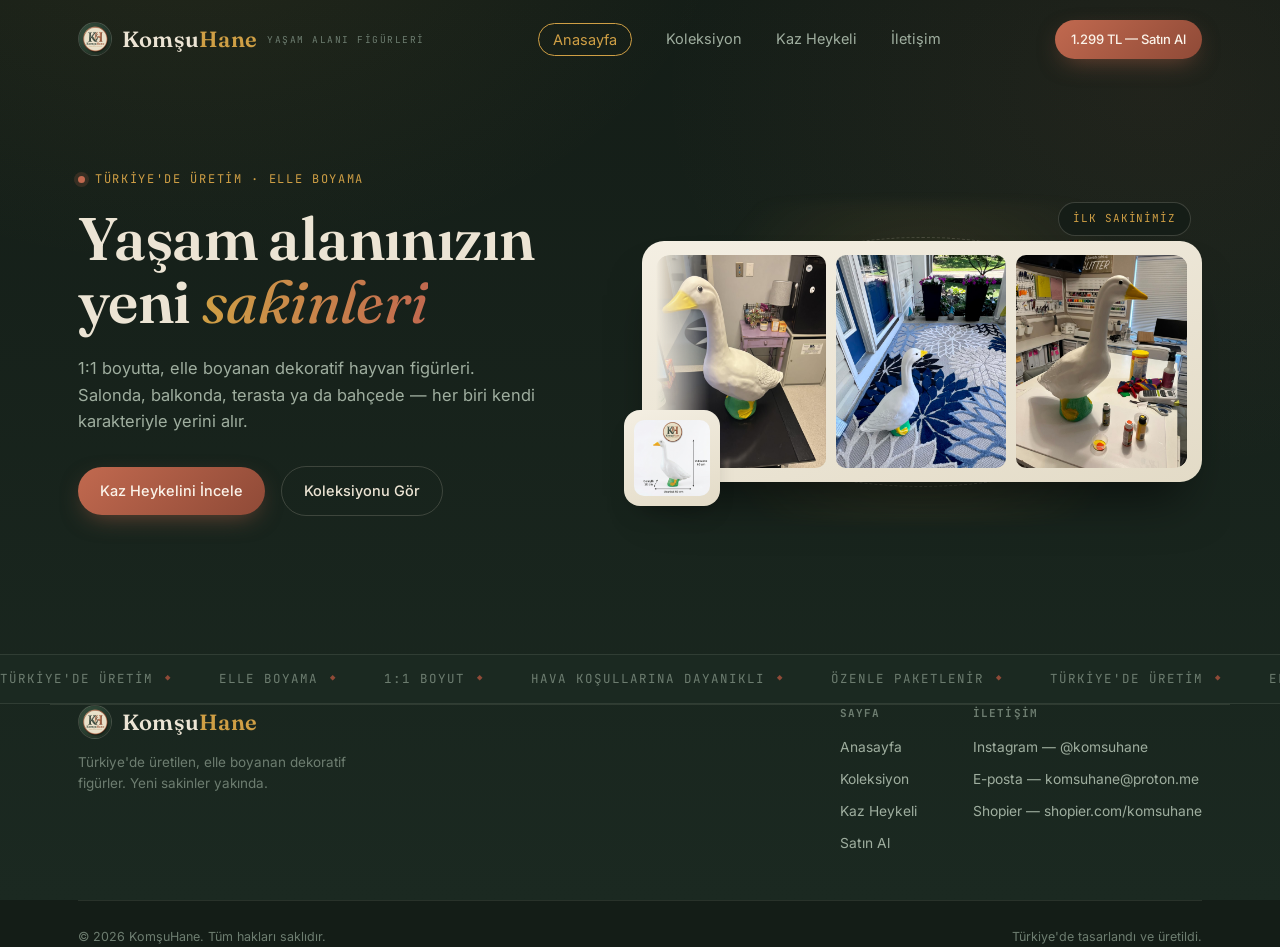
==== index.html @ 484ba787 "Sekme içeriğini kaydırma animasyonundan bağımsız hale getir, CDN cache-busting ekle Galeri ve Kıyafe" ====
<!DOCTYPE html>
<html lang="tr">
<head>
<meta charset="UTF-8">
<meta name="viewport" content="width=device-width, initial-scale=1.0">
<title>KomşuHane — Evinizin Yeni Sakini</title>
<meta name="description" content="El yapımı, Türkiye'de üretilen dekoratif kaz heykeli. Salon, balkon, teras ve bahçe için.">
<link rel="icon" type="image/png" href="[data-uri]">
<link rel="apple-touch-icon" href="[data-uri]">
<link rel="preconnect" href="https://fonts.googleapis.com">
<link rel="preconnect" href="https://fonts.gstatic.com" crossorigin>
<link href="https://fonts.googleapis.com/css2?family=Fraunces:opsz,wght@9..144,300;9..144,450;9..144,600;9..144,700&family=Inter:wght@400;500;600&family=JetBrains+Mono:wght@400;500&display=swap" rel="stylesheet">
<link rel="stylesheet" href="style.css?v=4">
</head>
<body>

<!-- ================= HEADER ================= -->
<header id="site-header">
  <div class="container nav-row">
    <a href="index.html" class="logo">
      <span class="logo-mark">
        <img src="[data-uri]" alt="KomşuHane logosu">
      </span>
      <span class="logo-text"><span class="logo-word logo-word--komsu">Komşu</span><span class="logo-word logo-word--hane">Hane</span></span>
      <small>yaşam alanı figürleri</small>
    </a>
    <nav class="nav-links">
      <a href="index.html" class="active">Anasayfa</a>
      <a href="koleksiyon.html">Koleksiyon</a>
      <a href="kaz-heykeli.html">Kaz Heykeli</a>
      <a href="iletisim.html">İletişim</a>
    </nav>
    <a href="kaz-heykeli.html#satin-al" class="btn btn-primary nav-cta btn-small">1.299 TL — Satın Al</a>
  </div>
</header>

<main id="top">
    <section class="home-hero container">
      <div class="home-hero-copy reveal is-visible">
        <div class="eyebrow">Türkiye'de Üretim · Elle Boyama</div>
        <h1>Yaşam alanınızın<br>yeni <em>sakinleri</em></h1>
        <p>1:1 boyutta, elle boyanan dekoratif hayvan figürleri. Salonda, balkonda, terasta ya da bahçede — her biri kendi karakteriyle yerini alır.</p>
        <div class="hero-actions">
          <a href="kaz-heykeli.html" class="btn btn-primary">Kaz Heykelini İncele</a>
          <a href="koleksiyon.html" class="btn btn-ghost">Koleksiyonu Gör</a>
        </div>
      </div>
      <div class="home-hero-visual reveal is-visible">
        <div class="stage-glow"></div>
        <div class="stage-ring"></div>
        <span class="first-tag first-tag--static">İlk Sakinimiz</span>
        <div class="carousel-wrap">
          <div class="photo-frame home-photo-frame carousel-frame">
            <div class="carousel-viewport">
              <div class="carousel-track">
                <img class="carousel-img" src="images/ev-17.jpg" alt="KomşuHane kaz heykeli - koleksiyoncu evinde" loading="lazy">
                <img class="carousel-img" src="images/ev-8.jpg" alt="KomşuHane kaz heykeli - koleksiyoncu evinde" loading="lazy">
                <img class="carousel-img" src="images/ev-13.jpg" alt="KomşuHane kaz heykeli - koleksiyoncu evinde" loading="lazy">
                <img class="carousel-img" src="images/ev-11.jpg" alt="KomşuHane kaz heykeli - koleksiyoncu evinde" loading="lazy">
                <img class="carousel-img" src="images/bahce-3.png" alt="KomşuHane kaz heykeli - koleksiyoncu evinde" loading="lazy">
                <img class="carousel-img" src="images/ev-16.jpg" alt="KomşuHane kaz heykeli - koleksiyoncu evinde" loading="lazy">
                <img class="carousel-img" src="images/bahce-4.jpg" alt="KomşuHane kaz heykeli - koleksiyoncu evinde" loading="lazy">
                <img class="carousel-img" src="images/ev-4.jpg" alt="KomşuHane kaz heykeli - koleksiyoncu evinde" loading="lazy">
                <img class="carousel-img" src="images/ev-3.jpg" alt="KomşuHane kaz heykeli - koleksiyoncu evinde" loading="lazy">
                <img class="carousel-img" src="images/ev-15.jpg" alt="KomşuHane kaz heykeli - koleksiyoncu evinde" loading="lazy">
                <img class="carousel-img" src="images/ev-9.jpg" alt="KomşuHane kaz heykeli - koleksiyoncu evinde" loading="lazy">
                <img class="carousel-img" src="images/ev-7.jpg" alt="KomşuHane kaz heykeli - koleksiyoncu evinde" loading="lazy">
                <img class="carousel-img" src="images/ev-5.jpg" alt="KomşuHane kaz heykeli - koleksiyoncu evinde" loading="lazy">
                <img class="carousel-img" src="images/ev-12.jpg" alt="KomşuHane kaz heykeli - koleksiyoncu evinde" loading="lazy">
                <img class="carousel-img" src="images/bahce-5.jpg" alt="KomşuHane kaz heykeli - koleksiyoncu evinde" loading="lazy">
                <img class="carousel-img" src="images/ev-10.jpg" alt="KomşuHane kaz heykeli - koleksiyoncu evinde" loading="lazy">
                <img class="carousel-img" src="images/bahce-2.png" alt="KomşuHane kaz heykeli - koleksiyoncu evinde" loading="lazy">
                <img class="carousel-img" src="images/ev-14.jpg" alt="KomşuHane kaz heykeli - koleksiyoncu evinde" loading="lazy">
                <img class="carousel-img" src="images/bahce-1.png" alt="KomşuHane kaz heykeli - koleksiyoncu evinde" loading="lazy">
                <img class="carousel-img" src="images/ev-6.jpg" alt="KomşuHane kaz heykeli - koleksiyoncu evinde" loading="lazy">
                <img class="carousel-img" src="images/ev-17.jpg" alt="KomşuHane kaz heykeli - koleksiyoncu evinde" loading="lazy">
                <img class="carousel-img" src="images/ev-8.jpg" alt="KomşuHane kaz heykeli - koleksiyoncu evinde" loading="lazy">
                <img class="carousel-img" src="images/ev-13.jpg" alt="KomşuHane kaz heykeli - koleksiyoncu evinde" loading="lazy">
                <img class="carousel-img" src="images/ev-11.jpg" alt="KomşuHane kaz heykeli - koleksiyoncu evinde" loading="lazy">
                <img class="carousel-img" src="images/bahce-3.png" alt="KomşuHane kaz heykeli - koleksiyoncu evinde" loading="lazy">
                <img class="carousel-img" src="images/ev-16.jpg" alt="KomşuHane kaz heykeli - koleksiyoncu evinde" loading="lazy">
                <img class="carousel-img" src="images/bahce-4.jpg" alt="KomşuHane kaz heykeli - koleksiyoncu evinde" loading="lazy">
                <img class="carousel-img" src="images/ev-4.jpg" alt="KomşuHane kaz heykeli - koleksiyoncu evinde" loading="lazy">
                <img class="carousel-img" src="images/ev-3.jpg" alt="KomşuHane kaz heykeli - koleksiyoncu evinde" loading="lazy">
                <img class="carousel-img" src="images/ev-15.jpg" alt="KomşuHane kaz heykeli - koleksiyoncu evinde" loading="lazy">
                <img class="carousel-img" src="images/ev-9.jpg" alt="KomşuHane kaz heykeli - koleksiyoncu evinde" loading="lazy">
                <img class="carousel-img" src="images/ev-7.jpg" alt="KomşuHane kaz heykeli - koleksiyoncu evinde" loading="lazy">
                <img class="carousel-img" src="images/ev-5.jpg" alt="KomşuHane kaz heykeli - koleksiyoncu evinde" loading="lazy">
                <img class="carousel-img" src="images/ev-12.jpg" alt="KomşuHane kaz heykeli - koleksiyoncu evinde" loading="lazy">
                <img class="carousel-img" src="images/bahce-5.jpg" alt="KomşuHane kaz heykeli - koleksiyoncu evinde" loading="lazy">
                <img class="carousel-img" src="images/ev-10.jpg" alt="KomşuHane kaz heykeli - koleksiyoncu evinde" loading="lazy">
                <img class="carousel-img" src="images/bahce-2.png" alt="KomşuHane kaz heykeli - koleksiyoncu evinde" loading="lazy">
                <img class="carousel-img" src="images/ev-14.jpg" alt="KomşuHane kaz heykeli - koleksiyoncu evinde" loading="lazy">
                <img class="carousel-img" src="images/bahce-1.png" alt="KomşuHane kaz heykeli - koleksiyoncu evinde" loading="lazy">
                <img class="carousel-img" src="images/ev-6.jpg" alt="KomşuHane kaz heykeli - koleksiyoncu evinde" loading="lazy">
              </div>
            </div>
          </div>
          <div class="thumb-card detail-inset">
            <img src="images/goosedetails.png" alt="Kaz heykeli detay çizimi" width="96" height="96" loading="lazy">
          </div>
        </div>
      </div>
    </section>

    <div class="marquee">
      <div class="marquee-track">
        <span>Türkiye'de Üretim</span><span>Elle Boyama</span><span>1:1 Boyut</span><span>Hava Koşullarına Dayanıklı</span><span>Özenle Paketlenir</span>
        <span>Türkiye'de Üretim</span><span>Elle Boyama</span><span>1:1 Boyut</span><span>Hava Koşullarına Dayanıklı</span><span>Özenle Paketlenir</span>
      </div>
    </div>

</main>

<!-- ================= FOOTER ================= -->
<footer class="container">
  <div class="footer-row">
    <div class="footer-brand">
      <a href="index.html" class="logo">
        <span class="logo-mark">
        <img src="[data-uri]" alt="KomşuHane logosu">
        </span>
        <span class="logo-text"><span class="logo-word logo-word--komsu">Komşu</span><span class="logo-word logo-word--hane">Hane</span></span>
      </a>
      <p>Türkiye'de üretilen, elle boyanan dekoratif figürler. Yeni sakinler yakında.</p>
    </div>
    <div class="footer-cols">
      <div class="footer-col">
        <h5>Sayfa</h5>
        <a href="index.html">Anasayfa</a>
        <a href="koleksiyon.html">Koleksiyon</a>
        <a href="kaz-heykeli.html">Kaz Heykeli</a>
        <a href="kaz-heykeli.html#satin-al">Satın Al</a>
      </div>
      <div class="footer-col">
        <h5>İletişim</h5>
        <a href="https://instagram.com/komsuhane" target="_blank" rel="noopener">Instagram — @komsuhane</a>
        <a href="mailto:komsuhane@proton.me">E-posta — komsuhane@proton.me</a>
        <a href="https://www.shopier.com/komsuhane" target="_blank" rel="noopener">Shopier — shopier.com/komsuhane</a>
      </div>
    </div>
  </div>
  <div class="footer-bottom">
    <span>© 2026 KomşuHane. Tüm hakları saklıdır.</span>
    <span>Türkiye'de tasarlandı ve üretildi.</span>
  </div>
</footer>

<div class="toast" id="toast">
  <svg viewBox="0 0 24 24" fill="none"><path d="M12 8v5M12 16h.01" stroke="currentColor" stroke-width="1.8" stroke-linecap="round"/><circle cx="12" cy="12" r="9" stroke="currentColor" stroke-width="1.4"/></svg>
  <span id="toast-text"></span>
</div>

<script src="script.js?v=4"></script>
</body>
</html>
---- style.css ----
:root{
    --bg:#141d17;
    --bg-alt:#1b2921;
    --surface:#22322a;
    --surface-soft:#2a3d32;
    --ink:#ece4d4;
    --ink-dim:#9fae9f;
    --ink-faint:#6d7d70;
    --accent-rust:#c1694f;
    --accent-rust-soft:#8f4a37;
    --accent-gold:#cf9f45;
    --line:rgba(236,228,212,0.10);
    --line-strong:rgba(236,228,212,0.18);
    --font-display:'Fraunces', serif;
    --font-body:'Inter', sans-serif;
    --font-mono:'JetBrains Mono', monospace;
    --ease:cubic-bezier(.22,1,.36,1);
  }

  *{margin:0;padding:0;box-sizing:border-box;}
  html{scroll-behavior:smooth;}
  body{
    background:var(--bg);
    color:var(--ink);
    font-family:var(--font-body);
    line-height:1.6;
    overflow-x:hidden;
    -webkit-font-smoothing:antialiased;
  }

  body::before{
    content:"";
    position:fixed; inset:0;
    background:
      radial-gradient(ellipse 900px 600px at 15% -10%, rgba(207,159,69,0.08), transparent 60%),
      radial-gradient(ellipse 900px 700px at 90% 10%, rgba(193,105,79,0.07), transparent 55%),
      linear-gradient(180deg, var(--bg) 0%, var(--bg-alt) 100%);
    z-index:-2;
    pointer-events:none;
  }

  a{color:inherit; text-decoration:none;}
  ul{list-style:none;}
  img,svg{display:block; max-width:100%;}
  button{font-family:inherit; cursor:pointer; border:none; background:none; color:inherit;}
  .container{width:100%; max-width:1180px; margin:0 auto; padding:0 28px;}
  .eyebrow{
    font-family:var(--font-mono);
    font-size:12px;
    letter-spacing:.14em;
    text-transform:uppercase;
    color:var(--accent-gold);
    display:flex; align-items:center; gap:10px;
  }
  .eyebrow::before{
    content:"";
    width:7px; height:7px;
    border-radius:50%;
    background:var(--accent-rust);
    box-shadow:0 0 0 4px rgba(193,105,79,0.18);
  }

  .reveal{
    opacity:0;
    transform:translateY(28px);
    transition:opacity .9s var(--ease), transform .9s var(--ease);
  }
  .reveal.is-visible{opacity:1; transform:translateY(0);}

  /* ================= HEADER ================= */
  header{
    position:fixed; top:0; left:0; right:0;
    z-index:100;
    padding:20px 0;
    transition:background .4s var(--ease), padding .4s var(--ease), border-color .4s var(--ease);
    border-bottom:1px solid transparent;
  }
  header.scrolled{
    background:rgba(20,29,23,0.82);
    backdrop-filter:blur(14px) saturate(120%);
    -webkit-backdrop-filter:blur(14px) saturate(120%);
    padding:14px 0;
    border-color:var(--line);
  }
  .nav-row{display:flex; align-items:center; justify-content:space-between; gap:24px;}
  .logo{display:flex; align-items:center; gap:10px; font-family:var(--font-display); font-size:22px; font-weight:600; letter-spacing:.01em;}
  .logo-mark{
    width:34px; height:34px;
    border-radius:50%;
    background:linear-gradient(155deg, var(--surface-soft), var(--bg));
    border:1px solid var(--line-strong);
    display:flex; align-items:center; justify-content:center;
    flex-shrink:0;
  }
  .logo-mark svg{width:19px; height:19px;}
  .logo-mark img{width:100%; height:100%; object-fit:cover; border-radius:50%; display:block;}
  .logo small{display:block; font-family:var(--font-mono); font-size:9.5px; letter-spacing:.16em; color:var(--ink-faint); font-weight:400; text-transform:uppercase; margin-top:1px;}
  .logo-word--komsu{color:var(--ink);}
  .logo-word--hane{color:var(--accent-gold);}

  .nav-links{display:flex; gap:34px; font-size:14.5px; color:var(--ink-dim);}
  .nav-links a{position:relative; padding:4px 0; transition:color .25s;}
  .nav-links a:hover{color:var(--ink);}
  .nav-links a::after{
    content:""; position:absolute; left:0; bottom:0; height:1px; width:0;
    background:var(--accent-gold); transition:width .3s var(--ease);
  }
  .nav-links a:hover::after{width:100%;}
  .nav-links a.active{color:var(--accent-gold); border:1px solid var(--accent-gold); border-radius:100px; padding:4px 14px;}
  .nav-links a.active::after{display:none;}

  .btn{
    display:inline-flex; align-items:center; justify-content:center; gap:8px;
    padding:12px 22px;
    border-radius:100px;
    font-size:14.5px; font-weight:500;
    transition:transform .35s var(--ease), box-shadow .35s var(--ease), background .35s var(--ease);
    white-space:nowrap;
  }
  .btn-primary{
    background:linear-gradient(135deg, var(--accent-rust), var(--accent-rust-soft));
    color:#fbf3e9;
    box-shadow:0 8px 24px -8px rgba(193,105,79,0.55);
  }
  .btn-primary:hover{transform:translateY(-2px); box-shadow:0 12px 30px -8px rgba(193,105,79,0.65);}
  .btn-primary:active{transform:translateY(0px) scale(.98);}
  .btn-ghost{
    border:1px solid var(--line-strong);
    color:var(--ink);
  }
  .btn-ghost:hover{background:rgba(236,228,212,0.05); border-color:rgba(236,228,212,0.3);}
  .btn-small{padding:9px 16px; font-size:13px;}

  .nav-cta{display:none;}
  @media (min-width:860px){ .nav-cta{display:inline-flex;} }

  /* ================= HERO ================= */
  .hero{
    position:relative;
    padding-top:150px; padding-bottom:90px;
    display:grid;
    grid-template-columns:1fr;
    gap:56px;
    align-items:center;
    overflow:hidden;
  }
  @media (min-width:920px){
    .hero{grid-template-columns:1.05fr .95fr; padding-top:170px; padding-bottom:110px;}
  }
  .hero-copy h1{
    font-family:var(--font-display);
    font-weight:600;
    font-size:clamp(38px, 6vw, 62px);
    line-height:1.05;
    margin:18px 0 22px;
    letter-spacing:-.01em;
  }
  .hero-copy h1 em{
    font-style:italic;
    font-weight:450;
    color:var(--accent-gold);
    background:linear-gradient(90deg, var(--accent-gold), var(--accent-rust));
    -webkit-background-clip:text;
    background-clip:text;
    -webkit-text-fill-color:transparent;
  }
  .hero-copy p{
    color:var(--ink-dim);
    font-size:16.5px;
    max-width:460px;
    margin-bottom:32px;
  }
  .hero-actions{display:flex; flex-wrap:wrap; align-items:center; gap:16px; margin-bottom:38px;}

  .trust-row{display:flex; flex-wrap:wrap; gap:22px;}
  .trust-item{display:flex; align-items:center; gap:9px; font-size:13px; color:var(--ink-dim);}
  .trust-item svg{width:16px; height:16px; color:var(--accent-gold); flex-shrink:0;}

  /* ---- hero visual stage ---- */
  .hero-visual{
    position:relative;
    display:flex; align-items:center; justify-content:center;
    min-height:420px;
  }
  .stage-glow{
    position:absolute; width:420px; height:420px;
    background:radial-gradient(circle, rgba(207,159,69,0.16), rgba(207,159,69,0) 68%);
    filter:blur(6px);
    animation:pulseGlow 7s ease-in-out infinite;
  }
  @keyframes pulseGlow{
    0%,100%{transform:scale(1); opacity:.85;}
    50%{transform:scale(1.08); opacity:1;}
  }
  .stage-ring{
    position:absolute; width:320px; height:320px; border-radius:50%;
    border:1px dashed var(--line-strong);
    animation:spinSlow 60s linear infinite;
  }
  @keyframes spinSlow{ to{ transform:rotate(360deg); } }

  .photo-frame{
    position:relative; z-index:2;
    background:linear-gradient(160deg,#f4efe3,#e3dbc7);
    border-radius:22px;
    padding:14px;
    box-shadow:0 34px 50px -20px rgba(0,0,0,0.55);
    animation:floaty 5.5s ease-in-out infinite;
    width:min(300px, 74vw);
  }
  .photo-frame img{
    display:block; width:100%; height:100%;
    aspect-ratio:4/5; object-fit:cover;
    border-radius:14px;
  }
  @keyframes floaty{
    0%,100%{transform:translateY(0px) rotate(-0.5deg);}
    50%{transform:translateY(-12px) rotate(0.5deg);}
  }

  .seal{
    position:absolute; z-index:3;
    top:0%; left:-4%;
    width:112px; height:112px;
    animation:sealIn 1s var(--ease) .4s backwards, sealSpin 22s linear infinite;
  }
  @keyframes sealIn{ from{opacity:0; transform:scale(.6) rotate(-25deg);} to{opacity:1; transform:scale(1) rotate(-12deg);} }
  @keyframes sealSpin{ from{ transform:rotate(-12deg);} to{ transform:rotate(348deg);} }

  /* ================= HOME PAGE ================= */
  .page{ }

  .home-hero{
    position:relative;
    padding-top:150px; padding-bottom:80px;
    display:grid;
    grid-template-columns:1fr;
    gap:56px;
    align-items:center;
    overflow:hidden;
  }
  @media (min-width:920px){
    .home-hero{grid-template-columns:1.05fr .95fr; padding-top:170px; padding-bottom:100px;}
  }
  .home-hero-copy h1{
    font-family:var(--font-display);
    font-weight:600;
    font-size:clamp(38px, 6vw, 60px);
    line-height:1.05;
    margin:18px 0 22px;
    letter-spacing:-.01em;
  }
  .home-hero-copy h1 em{
    font-style:italic;
    font-weight:450;
    background:linear-gradient(90deg, var(--accent-gold), var(--accent-rust));
    -webkit-background-clip:text;
    background-clip:text;
    -webkit-text-fill-color:transparent;
  }
  .home-hero-copy p{
    color:var(--ink-dim);
    font-size:16.5px;
    max-width:460px;
    margin-bottom:32px;
  }
  .home-hero-visual{
    position:relative;
    display:flex; flex-direction:column; align-items:center; justify-content:center;
    gap:14px;
    min-height:380px;
  }
  .home-photo-frame{ width:min(280px, 70vw); }

  /* ---- home hero carousel ---- */
  .carousel-wrap{ position:relative; }
  .home-photo-frame.carousel-frame{ width:min(560px, 92vw); }
  .home-hero-visual .stage-glow{ width:600px; height:320px; }
  .home-hero-visual .stage-ring{ width:500px; height:250px; }

  .carousel-viewport{
    position:relative;
    width:100%;
    aspect-ratio:5/2;
    overflow:hidden;
    border-radius:14px;
    -webkit-mask-image:linear-gradient(to right, transparent 0%, black 10%, black 100%);
    mask-image:linear-gradient(to right, transparent 0%, black 10%, black 100%);
  }
  .carousel-track{
    display:flex;
    gap:10px;
    height:100%;
    width:max-content;
    animation:carouselSlide 46s linear infinite;
  }
  .carousel-viewport:hover .carousel-track{ animation-play-state:paused; }
  .carousel-track .carousel-img{
    height:100%;
    width:auto;
    aspect-ratio:4/5;
    object-fit:cover;
    border-radius:10px;
    flex-shrink:0;
  }
  @keyframes carouselSlide{
    from{ transform:translateX(0); }
    to{ transform:translateX(-50%); }
  }

  .detail-inset{
    position:absolute;
    left:-18px; bottom:-24px;
    width:96px;
    height:96px;
    z-index:3;
  }
  .detail-inset img{ width:100%; height:100%; }
  @media (max-width:480px){
    .detail-inset{ width:72px; height:72px; left:-12px; bottom:-16px; }
  }
  .first-tag--static{ position:static; }
  .first-tag{
    position:absolute; z-index:3;
    top:8%; right:2%;
    font-family:var(--font-mono); font-size:11px; letter-spacing:.08em; text-transform:uppercase;
    background:rgba(20,29,23,0.85);
    color:var(--accent-gold);
    padding:7px 14px; border-radius:100px;
    border:1px solid var(--line-strong);
    animation:sealIn 1s var(--ease) .4s backwards;
  }

  .figure-grid{
    display:grid; grid-template-columns:repeat(auto-fit,minmax(200px,1fr));
    gap:22px; margin-bottom:24px;
  }
  .figure-card{
    background:var(--bg-alt);
    border:1px solid var(--line);
    border-radius:18px;
    overflow:hidden;
    cursor:pointer;
    transition:transform .4s var(--ease), border-color .4s;
  }
  .figure-card:hover{transform:translateY(-6px); border-color:var(--line-strong);}
  .figure-card--ready:hover{border-color:var(--accent-gold);}
  .figure-thumb{
    aspect-ratio:1/1;
    position:relative;
    display:flex; align-items:center; justify-content:center;
    background:radial-gradient(ellipse at 50% 30%, var(--surface-soft), var(--bg-alt) 80%);
    color:var(--accent-gold);
  }
  .figure-thumb svg{width:52%; height:52%; opacity:.85;}
  .figure-thumb--photo{
    background:linear-gradient(160deg,#f4efe3,#e3dbc7);
    padding:12px;
  }
  .figure-thumb--photo img{width:100%; height:100%; object-fit:cover; border-radius:10px;}
  .figure-body{padding:16px 18px 20px;}
  .figure-body-row{display:flex; align-items:baseline; justify-content:space-between; gap:8px; margin-bottom:5px;}
  .figure-body h4{font-family:var(--font-display); font-size:17px; font-weight:600;}
  .figure-body p{font-size:12px; color:var(--ink-faint); font-family:var(--font-mono); text-transform:uppercase; letter-spacing:.04em;}
  .figure-price{font-family:var(--font-mono); font-size:13px; color:var(--accent-gold); white-space:nowrap;}
  .figure-price-row{display:flex; align-items:baseline; gap:6px;}
  .figure-price-row .price-was{font-size:11px;}
  .sale-badge{
    position:absolute; top:12px; left:12px;
    font-family:var(--font-mono); font-size:10px; letter-spacing:.08em;
    text-transform:uppercase;
    background:var(--accent-rust);
    color:#fbf3e9;
    padding:5px 10px; border-radius:100px;
    z-index:2;
  }

  /* ================= MARQUEE STRIP ================= */
  .marquee{
    border-top:1px solid var(--line);
    border-bottom:1px solid var(--line);
    background:var(--bg-alt);
    overflow:hidden;
    padding:14px 0;
  }
  .marquee-track{
    display:flex; gap:48px; white-space:nowrap;
    animation:scrollLeft 26s linear infinite;
    font-family:var(--font-mono); font-size:12.5px; letter-spacing:.08em; color:var(--ink-faint); text-transform:uppercase;
  }
  .marquee-track span{display:flex; align-items:center; gap:12px;}
  .marquee-track span::after{content:"◆"; color:var(--accent-rust-soft); font-size:9px;}
  @keyframes scrollLeft{ from{transform:translateX(0);} to{transform:translateX(-50%);} }

  /* ================= TABS ================= */
  .tabs-shell{padding-top:96px;}
  .section-head{max-width:640px; margin-bottom:52px;}
  .section-head h2{
    font-family:var(--font-display);
    font-size:clamp(28px,4vw,40px);
    font-weight:600;
    margin:14px 0 12px;
    letter-spacing:-.01em;
  }
  .section-head p{color:var(--ink-dim); font-size:15.5px;}

  .tab-nav{
    display:inline-flex;
    padding:6px;
    background:var(--surface);
    border:1px solid var(--line);
    border-radius:100px;
    margin-bottom:48px;
    gap:4px;
  }
  .tab-btn{
    padding:11px 24px;
    border-radius:100px;
    font-size:14px; font-weight:500;
    color:var(--ink-dim);
    transition:color .3s, background .3s var(--ease);
    position:relative;
  }
  .tab-btn.active{
    background:linear-gradient(135deg, var(--surface-soft), var(--surface));
    color:var(--ink);
    box-shadow:inset 0 0 0 1px var(--line-strong);
  }
  .tab-btn .badge-dot{
    display:inline-block; width:6px; height:6px; border-radius:50%;
    background:var(--accent-gold); margin-left:7px; vertical-align:middle;
  }

  .tab-panel{display:none;}
  .tab-panel.active{
    display:block;
    animation:fadeSwap .55s var(--ease);
  }
  @keyframes fadeSwap{
    from{opacity:0; transform:translateY(10px);}
    to{opacity:1; transform:translateY(0);}
  }

  .feature-grid{
    display:grid; grid-template-columns:repeat(auto-fit,minmax(230px,1fr));
    gap:1px;
    background:var(--line);
    border:1px solid var(--line);
    border-radius:18px;
    overflow:hidden;
    margin-bottom:64px;
  }
  .feature-card{
    background:var(--bg-alt);
    padding:30px 26px;
    transition:background .3s;
  }
  .feature-card:hover{background:var(--surface);}
  .feature-card .ic{
    width:38px; height:38px;
    border-radius:10px;
    background:linear-gradient(150deg, var(--surface-soft), var(--surface));
    border:1px solid var(--line-strong);
    display:flex; align-items:center; justify-content:center;
    margin-bottom:18px;
  }
  .feature-card .ic svg{width:18px; height:18px; color:var(--accent-gold);}
  .feature-card h3{font-family:var(--font-display); font-size:17px; font-weight:600; margin-bottom:8px;}
  .feature-card p{font-size:13.8px; color:var(--ink-dim);}

  .split{
    display:grid; grid-template-columns:1fr; gap:40px;
    margin-bottom:56px;
  }
  @media (min-width:900px){ .split{grid-template-columns:1fr 1fr; align-items:start;} }

  .gallery-main{
    border-radius:22px;
    background:linear-gradient(160deg,#f4efe3,#e3dbc7);
    padding:14px;
    box-shadow:0 20px 40px -18px rgba(0,0,0,0.4);
  }
  .gallery-main img{
    width:100%; aspect-ratio:4/5; object-fit:cover; border-radius:14px;
  }

  .thumb-row{
    display:grid; grid-template-columns:1fr 1fr; gap:14px; margin-top:14px;
  }
  .thumb-card{
    background:linear-gradient(160deg,#f4efe3,#e3dbc7);
    border-radius:16px; padding:10px;
    box-shadow:0 14px 26px -14px rgba(0,0,0,0.4);
  }
  .thumb-card img{width:100%; aspect-ratio:1/1; object-fit:cover; border-radius:10px;}
  .thumb-card span{
    display:block; margin-top:8px; text-align:center;
    font-family:var(--font-mono); font-size:11px; color:#3a3226; text-transform:uppercase; letter-spacing:.05em;
  }

  .spec-table{width:100%; border-collapse:collapse; margin-top:6px;}
  .spec-table tr{border-bottom:1px solid var(--line);}
  .spec-table tr:last-child{border-bottom:none;}
  .spec-table td{padding:16px 0; font-size:14.5px;}
  .spec-table td:first-child{color:var(--ink-faint); font-family:var(--font-mono); font-size:12.5px; text-transform:uppercase; letter-spacing:.05em; width:40%;}
  .spec-table td:last-child{color:var(--ink);}

  /* ---- clothes tab ---- */
  .outfit-grid{
    display:grid; grid-template-columns:repeat(auto-fit,minmax(220px,1fr));
    gap:22px; margin-bottom:56px;
  }
  .outfit-card{
    background:var(--bg-alt);
    border:1px solid var(--line);
    border-radius:18px;
    overflow:hidden;
    transition:transform .4s var(--ease), border-color .4s;
  }
  .outfit-card:hover{transform:translateY(-6px); border-color:var(--line-strong);}
  .outfit-thumb{
    aspect-ratio:1/1;
    position:relative;
    overflow:hidden;
  }
  .outfit-thumb img{width:100%; height:100%; object-fit:cover; filter:saturate(.7) brightness(.9);}
  .outfit-thumb .tint{position:absolute; inset:0; mix-blend-mode:multiply; opacity:.45;}
  .outfit-card .body{padding:18px 20px 22px;}
  .outfit-card h4{font-family:var(--font-display); font-size:16px; font-weight:600; margin-bottom:6px;}
  .outfit-card p{font-size:12.8px; color:var(--ink-faint);}
  .soon-badge{
    position:absolute; top:12px; right:12px;
    font-family:var(--font-mono); font-size:10px; letter-spacing:.08em;
    text-transform:uppercase;
    background:rgba(20,29,23,0.85);
    color:var(--accent-gold);
    padding:5px 10px; border-radius:100px;
    border:1px solid var(--line-strong);
    z-index:2;
  }

  .notify-box{
    display:flex; flex-wrap:wrap; gap:14px;
    padding:34px;
    border-radius:20px;
    background:linear-gradient(135deg, var(--surface), var(--bg-alt));
    border:1px solid var(--line);
    align-items:center; justify-content:space-between;
    margin-bottom:40px;
  }
  .notify-box .txt h3{font-family:var(--font-display); font-size:20px; margin-bottom:6px;}
  .notify-box .txt p{font-size:13.5px; color:var(--ink-dim);}
  .notify-form{display:flex; gap:10px; flex-wrap:wrap;}
  .notify-form input{
    padding:13px 18px; border-radius:100px;
    background:var(--bg);
    border:1px solid var(--line-strong);
    color:var(--ink); font-size:14px; min-width:220px;
    font-family:var(--font-body);
  }
  .notify-form input:focus{outline:none; border-color:var(--accent-gold);}

  /* ================= PURCHASE BLOCK ================= */
  .purchase{padding-top:90px; padding-bottom:110px;}
  .purchase-card{
    display:grid; grid-template-columns:1fr; gap:36px;
    padding:48px;
    border-radius:26px;
    background:
      radial-gradient(circle at 85% 15%, rgba(207,159,69,0.10), transparent 55%),
      linear-gradient(150deg, var(--surface), var(--bg-alt));
    border:1px solid var(--line-strong);
    position:relative; overflow:hidden;
  }
  @media (min-width:860px){ .purchase-card{grid-template-columns:1.2fr .8fr; align-items:center;} }
  .purchase-card h3{font-family:var(--font-display); font-size:clamp(24px,3.4vw,32px); font-weight:600; margin-bottom:14px;}
  .purchase-card p{color:var(--ink-dim); font-size:14.5px; max-width:420px;}
  .purchase-side{
    display:flex; flex-direction:column; gap:16px;
    padding:28px;
    background:rgba(20,29,23,0.5);
    border:1px solid var(--line);
    border-radius:18px;
  }
  .purchase-price{display:flex; align-items:baseline; justify-content:space-between;}
  .purchase-price .now{font-family:var(--font-display); font-size:34px; font-weight:600;}
  .purchase-price .label{font-family:var(--font-mono); font-size:11px; color:var(--ink-faint); text-transform:uppercase; letter-spacing:.08em;}
  .price-main{display:flex; align-items:baseline; gap:10px; flex-wrap:wrap;}
  .price-was{text-decoration:line-through; text-decoration-thickness:1px; color:var(--ink-faint); font-weight:400;}
  .purchase-price .price-was{font-size:18px;}
  .discount-badge{
    display:inline-flex; align-items:center;
    background:var(--accent-rust); color:#fbf3e9;
    font-family:var(--font-mono); font-size:11px; letter-spacing:.05em; text-transform:uppercase;
    padding:4px 10px; border-radius:100px;
  }
  .btn-full{width:100%; padding:16px; font-size:15.5px;}
  .secure-note{display:flex; align-items:center; gap:8px; font-size:12px; color:var(--ink-faint); justify-content:center;}
  .secure-note svg{width:14px; height:14px;}

  /* ================= FOOTER ================= */
  footer{border-top:1px solid var(--line); padding:56px 0 34px;}
  .footer-row{display:flex; flex-wrap:wrap; justify-content:space-between; gap:32px; margin-bottom:36px;}
  .footer-brand p{color:var(--ink-faint); font-size:13.5px; max-width:280px; margin-top:12px;}
  .footer-cols{display:flex; gap:56px; flex-wrap:wrap;}
  .footer-col h5{font-family:var(--font-mono); font-size:11px; letter-spacing:.1em; text-transform:uppercase; color:var(--ink-faint); margin-bottom:14px;}
  .footer-col a{display:block; font-size:13.8px; color:var(--ink-dim); margin-bottom:10px; transition:color .25s;}
  .footer-col a:hover{color:var(--ink);}
  .footer-bottom{
    display:flex; flex-wrap:wrap; justify-content:space-between; gap:12px;
    padding-top:26px; border-top:1px solid var(--line);
    font-size:12.5px; color:var(--ink-faint);
  }

  /* ================= TOAST ================= */
  .toast{
    position:fixed; bottom:26px; left:50%;
    transform:translate(-50%, 20px);
    background:var(--surface-soft);
    border:1px solid var(--line-strong);
    color:var(--ink);
    padding:14px 22px;
    border-radius:100px;
    font-size:13.5px;
    display:flex; align-items:center; gap:10px;
    box-shadow:0 16px 40px -10px rgba(0,0,0,0.5);
    opacity:0; pointer-events:none;
    transition:opacity .4s var(--ease), transform .4s var(--ease);
    z-index:400;
  }
  .toast.show{opacity:1; transform:translate(-50%, 0); pointer-events:auto;}
  .toast svg{width:15px; height:15px; color:var(--accent-gold);}

  /* ================= MOBILE STICKY BAR ================= */
  .sticky-bar{
    position:fixed; left:0; right:0; bottom:0;
    z-index:90;
    display:flex; align-items:center; justify-content:space-between;
    padding:14px 20px;
    background:rgba(20,29,23,0.92);
    backdrop-filter:blur(14px);
    border-top:1px solid var(--line-strong);
    transform:translateY(120%);
    transition:transform .45s var(--ease);
  }
  .sticky-bar.show{transform:translateY(0);}
  .sticky-bar .now{font-family:var(--font-display); font-weight:600; font-size:19px;}
  .sticky-bar .sticky-price{display:flex; align-items:baseline; gap:6px;}
  .sticky-bar .price-was{font-size:12px;}
  @media (min-width:860px){ .sticky-bar{display:none;} }

  @media (max-width:859px){
    .nav-links{display:none;}
    .nav-cta{display:none !important;}
  }

  @media (prefers-reduced-motion:reduce){
    *,*::before,*::after{animation-duration:0.01ms !important; animation-iteration-count:1 !important; transition-duration:0.01ms !important;}
  }

  /* ================= GALLERY (Kaz Heykeli) ================= */
  .gallery-block{margin-bottom:56px;}
  .gallery-block:last-child{margin-bottom:0;}
  .gallery-block-head{margin-bottom:22px;}
  .gallery-block-head h3{font-family:var(--font-display); font-size:20px; font-weight:600; margin-top:6px;}
  .photo-grid{
    display:grid; grid-template-columns:repeat(auto-fit,minmax(220px,1fr));
    gap:18px;
  }
  .photo-grid img{
    width:100%; aspect-ratio:1/1; object-fit:cover; border-radius:14px;
    border:1px solid var(--line);
  }
  @media (max-width:600px){
    .photo-grid{ grid-template-columns:repeat(2, 1fr); gap:10px; }
  }
  .photo-grid .extra-photo{ display:none; }
  .photo-grid.expanded .extra-photo{ display:block; }
  .show-more-btn{ margin-top:18px; }

  /* ================= STANDALONE PAGE TOP SPACING ================= */
  .page-top{padding-top:170px;}
  @media (min-width:920px){ .page-top{padding-top:190px;} }
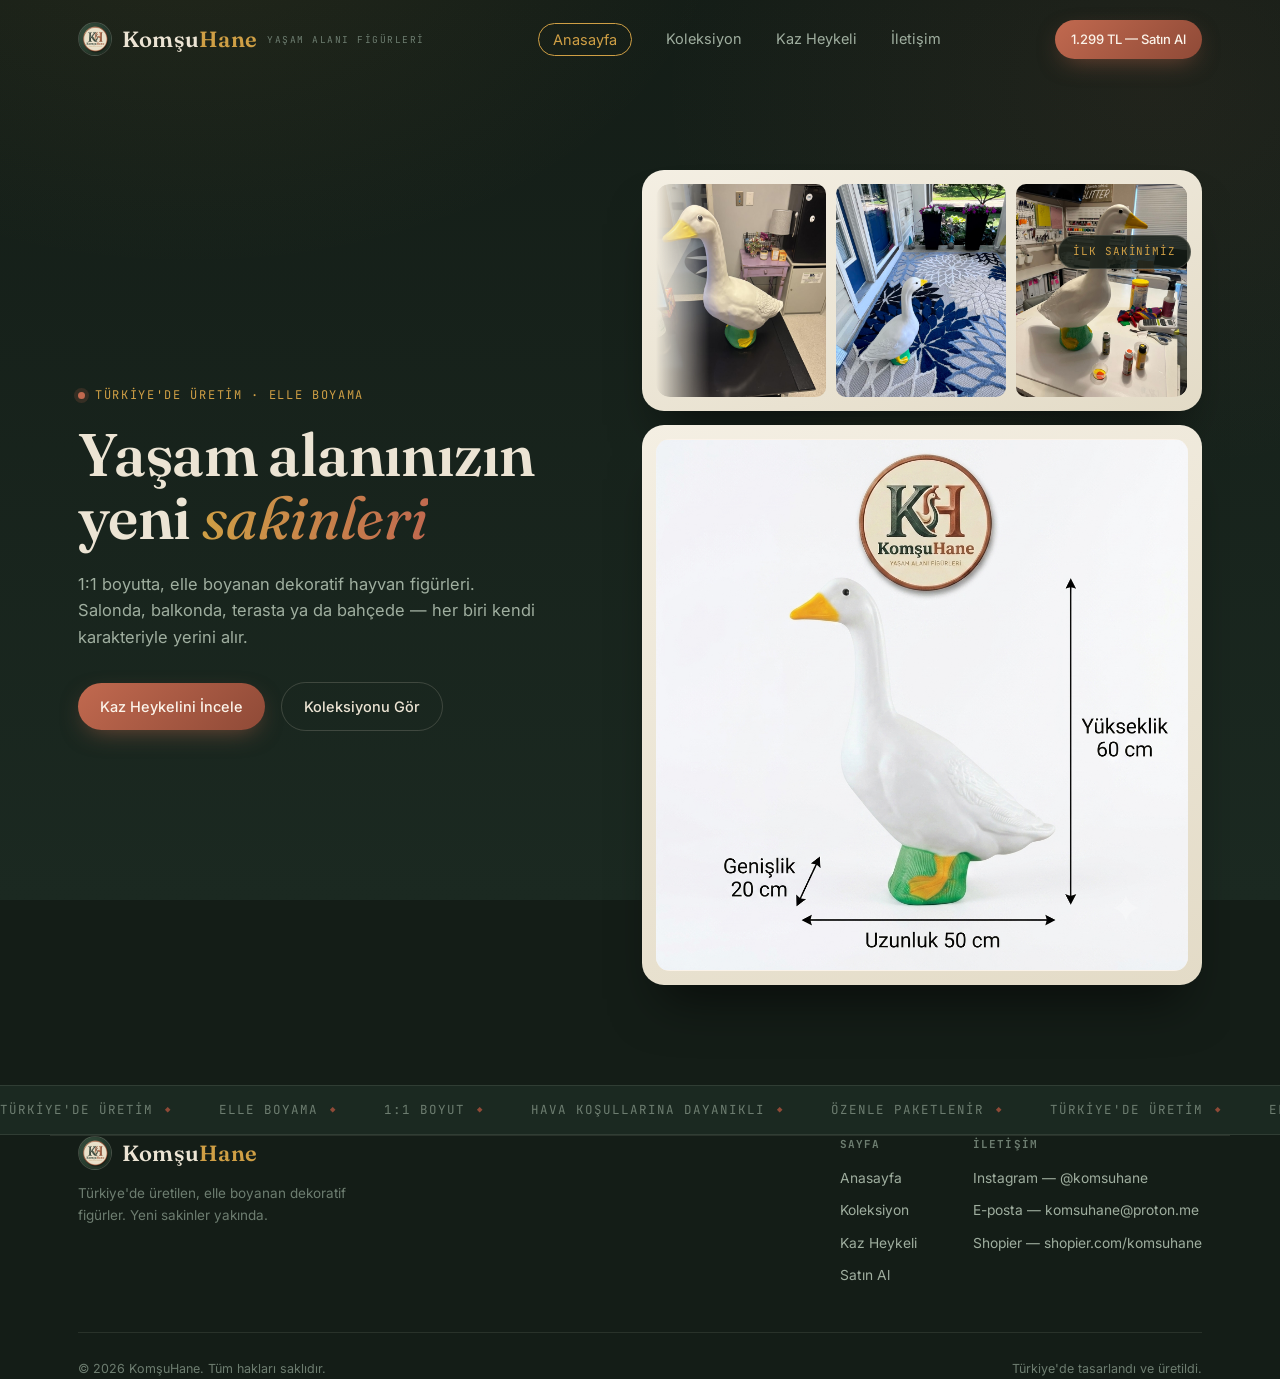
==== commit 8d190323: "goosedetails.png'yi köşe rozeti yerine ayrı sabit kart yap Küçük köşe rozeti tüm tarayıcılarda (Oper" ====
--- a/index.html
+++ b/index.html
@@ -10,7 +10,7 @@
 <link rel="preconnect" href="https://fonts.googleapis.com">
 <link rel="preconnect" href="https://fonts.gstatic.com" crossorigin>
 <link href="https://fonts.googleapis.com/css2?family=Fraunces:opsz,wght@9..144,300;9..144,450;9..144,600;9..144,700&family=Inter:wght@400;500;600&family=JetBrains+Mono:wght@400;500&display=swap" rel="stylesheet">
-<link rel="stylesheet" href="style.css?v=4">
+<link rel="stylesheet" href="style.css?v=5">
 </head>
 <body>
 
@@ -96,9 +96,9 @@
               </div>
             </div>
           </div>
-          <div class="thumb-card detail-inset">
-            <img src="images/goosedetails.png" alt="Kaz heykeli detay çizimi" width="96" height="96" loading="lazy">
-          </div>
+        </div>
+        <div class="photo-frame home-photo-frame detail-frame">
+          <img src="images/goosedetails.png" alt="Kaz heykeli detay çizimi" width="560" height="560" loading="lazy">
         </div>
       </div>
     </section>
@@ -151,6 +151,6 @@
   <span id="toast-text"></span>
 </div>
 
-<script src="script.js?v=4"></script>
+<script src="script.js?v=5"></script>
 </body>
 </html>
--- a/style.css
+++ b/style.css
@@ -308,16 +308,12 @@
     to{ transform:translateX(-50%); }
   }
 
-  .detail-inset{
-    position:absolute;
-    left:-18px; bottom:-24px;
-    width:96px;
-    height:96px;
-    z-index:3;
-  }
-  .detail-inset img{ width:100%; height:100%; }
-  @media (max-width:480px){
-    .detail-inset{ width:72px; height:72px; left:-12px; bottom:-16px; }
+  .photo-frame.detail-frame{ width:min(560px, 92vw); }
+  .detail-frame img{
+    width:100%; height:100%;
+    aspect-ratio:1/1; object-fit:contain;
+    border-radius:14px;
+    background:#fbf3e9;
   }
   .first-tag--static{ position:static; }
   .first-tag{
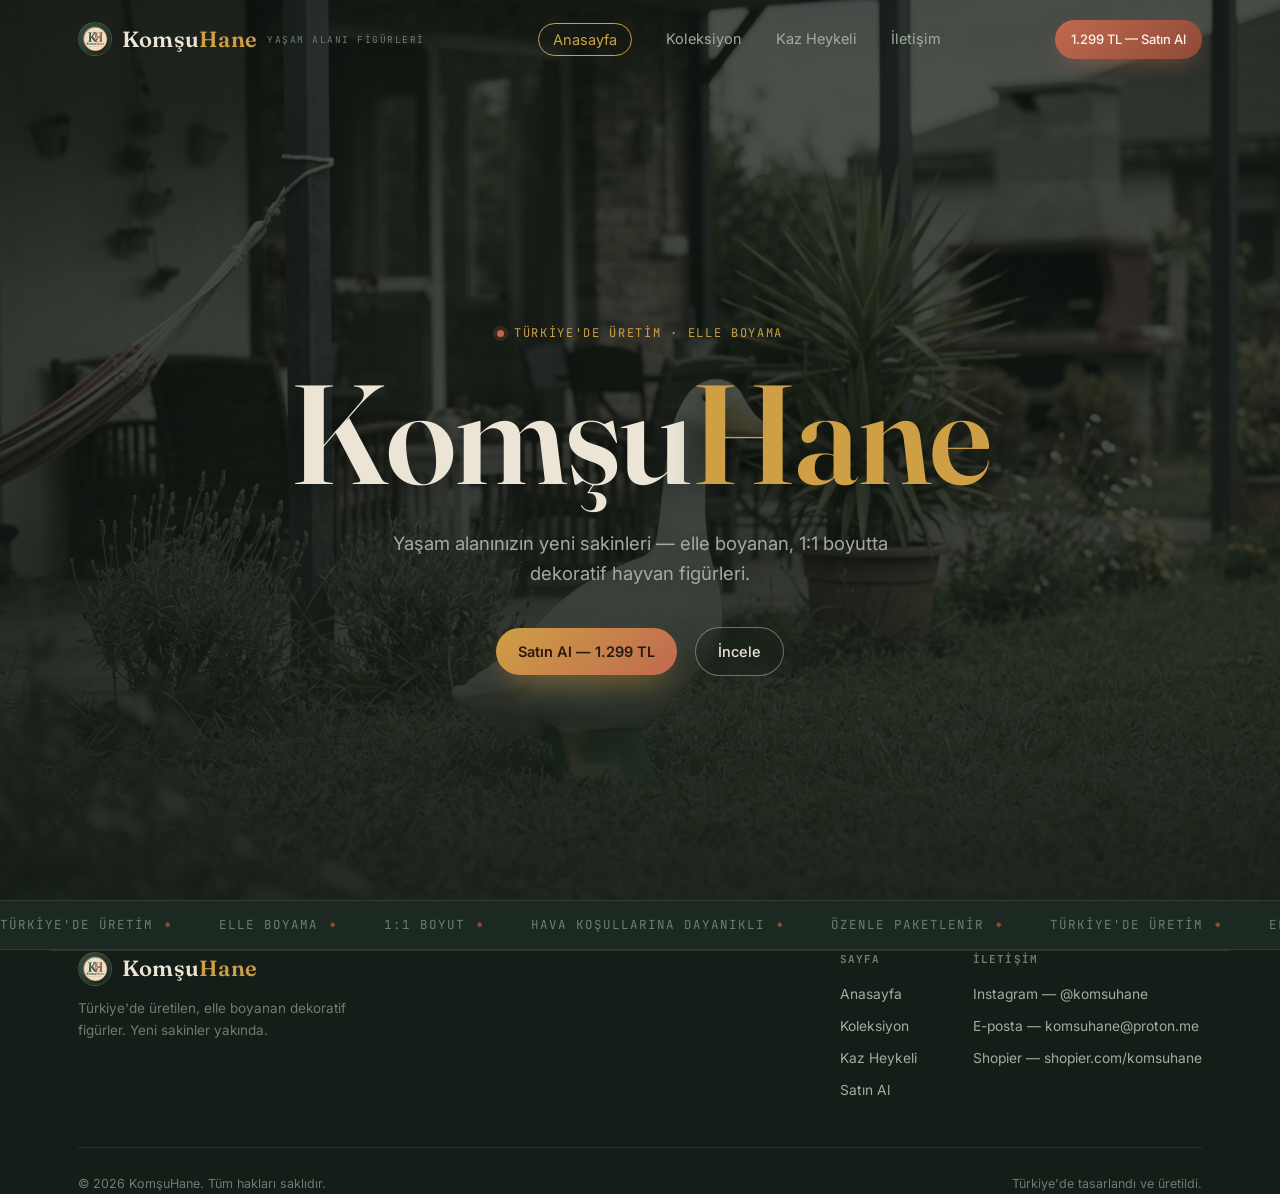
==== commit a7ed73c2: "Ana sayfayı tam ekran fotoğraflı hero'ya çevir, Kaz Heykeli Ürün panelini yeniden düzenle Ana sayfa " ====
--- a/index.html
+++ b/index.html
@@ -10,7 +10,7 @@
 <link rel="preconnect" href="https://fonts.googleapis.com">
 <link rel="preconnect" href="https://fonts.gstatic.com" crossorigin>
 <link href="https://fonts.googleapis.com/css2?family=Fraunces:opsz,wght@9..144,300;9..144,450;9..144,600;9..144,700&family=Inter:wght@400;500;600&family=JetBrains+Mono:wght@400;500&display=swap" rel="stylesheet">
-<link rel="stylesheet" href="style.css?v=5">
+<link rel="stylesheet" href="style.css?v=8">
 </head>
 <body>
 
@@ -35,70 +35,18 @@
 </header>
 
 <main id="top">
-    <section class="home-hero container">
-      <div class="home-hero-copy reveal is-visible">
-        <div class="eyebrow">Türkiye'de Üretim · Elle Boyama</div>
-        <h1>Yaşam alanınızın<br>yeni <em>sakinleri</em></h1>
-        <p>1:1 boyutta, elle boyanan dekoratif hayvan figürleri. Salonda, balkonda, terasta ya da bahçede — her biri kendi karakteriyle yerini alır.</p>
-        <div class="hero-actions">
-          <a href="kaz-heykeli.html" class="btn btn-primary">Kaz Heykelini İncele</a>
-          <a href="koleksiyon.html" class="btn btn-ghost">Koleksiyonu Gör</a>
-        </div>
+    <section class="mega-hero">
+      <div class="mega-hero-bg">
+        <img src="images/hero-photo.jpg" alt="Bahçede KomşuHane kaz heykeli" loading="eager">
       </div>
-      <div class="home-hero-visual reveal is-visible">
-        <div class="stage-glow"></div>
-        <div class="stage-ring"></div>
-        <span class="first-tag first-tag--static">İlk Sakinimiz</span>
-        <div class="carousel-wrap">
-          <div class="photo-frame home-photo-frame carousel-frame">
-            <div class="carousel-viewport">
-              <div class="carousel-track">
-                <img class="carousel-img" src="images/ev-17.jpg" alt="KomşuHane kaz heykeli - koleksiyoncu evinde" loading="lazy">
-                <img class="carousel-img" src="images/ev-8.jpg" alt="KomşuHane kaz heykeli - koleksiyoncu evinde" loading="lazy">
-                <img class="carousel-img" src="images/ev-13.jpg" alt="KomşuHane kaz heykeli - koleksiyoncu evinde" loading="lazy">
-                <img class="carousel-img" src="images/ev-11.jpg" alt="KomşuHane kaz heykeli - koleksiyoncu evinde" loading="lazy">
-                <img class="carousel-img" src="images/bahce-3.png" alt="KomşuHane kaz heykeli - koleksiyoncu evinde" loading="lazy">
-                <img class="carousel-img" src="images/ev-16.jpg" alt="KomşuHane kaz heykeli - koleksiyoncu evinde" loading="lazy">
-                <img class="carousel-img" src="images/bahce-4.jpg" alt="KomşuHane kaz heykeli - koleksiyoncu evinde" loading="lazy">
-                <img class="carousel-img" src="images/ev-4.jpg" alt="KomşuHane kaz heykeli - koleksiyoncu evinde" loading="lazy">
-                <img class="carousel-img" src="images/ev-3.jpg" alt="KomşuHane kaz heykeli - koleksiyoncu evinde" loading="lazy">
-                <img class="carousel-img" src="images/ev-15.jpg" alt="KomşuHane kaz heykeli - koleksiyoncu evinde" loading="lazy">
-                <img class="carousel-img" src="images/ev-9.jpg" alt="KomşuHane kaz heykeli - koleksiyoncu evinde" loading="lazy">
-                <img class="carousel-img" src="images/ev-7.jpg" alt="KomşuHane kaz heykeli - koleksiyoncu evinde" loading="lazy">
-                <img class="carousel-img" src="images/ev-5.jpg" alt="KomşuHane kaz heykeli - koleksiyoncu evinde" loading="lazy">
-                <img class="carousel-img" src="images/ev-12.jpg" alt="KomşuHane kaz heykeli - koleksiyoncu evinde" loading="lazy">
-                <img class="carousel-img" src="images/bahce-5.jpg" alt="KomşuHane kaz heykeli - koleksiyoncu evinde" loading="lazy">
-                <img class="carousel-img" src="images/ev-10.jpg" alt="KomşuHane kaz heykeli - koleksiyoncu evinde" loading="lazy">
-                <img class="carousel-img" src="images/bahce-2.png" alt="KomşuHane kaz heykeli - koleksiyoncu evinde" loading="lazy">
-                <img class="carousel-img" src="images/ev-14.jpg" alt="KomşuHane kaz heykeli - koleksiyoncu evinde" loading="lazy">
-                <img class="carousel-img" src="images/bahce-1.png" alt="KomşuHane kaz heykeli - koleksiyoncu evinde" loading="lazy">
-                <img class="carousel-img" src="images/ev-6.jpg" alt="KomşuHane kaz heykeli - koleksiyoncu evinde" loading="lazy">
-                <img class="carousel-img" src="images/ev-17.jpg" alt="KomşuHane kaz heykeli - koleksiyoncu evinde" loading="lazy">
-                <img class="carousel-img" src="images/ev-8.jpg" alt="KomşuHane kaz heykeli - koleksiyoncu evinde" loading="lazy">
-                <img class="carousel-img" src="images/ev-13.jpg" alt="KomşuHane kaz heykeli - koleksiyoncu evinde" loading="lazy">
-                <img class="carousel-img" src="images/ev-11.jpg" alt="KomşuHane kaz heykeli - koleksiyoncu evinde" loading="lazy">
-                <img class="carousel-img" src="images/bahce-3.png" alt="KomşuHane kaz heykeli - koleksiyoncu evinde" loading="lazy">
-                <img class="carousel-img" src="images/ev-16.jpg" alt="KomşuHane kaz heykeli - koleksiyoncu evinde" loading="lazy">
-                <img class="carousel-img" src="images/bahce-4.jpg" alt="KomşuHane kaz heykeli - koleksiyoncu evinde" loading="lazy">
-                <img class="carousel-img" src="images/ev-4.jpg" alt="KomşuHane kaz heykeli - koleksiyoncu evinde" loading="lazy">
-                <img class="carousel-img" src="images/ev-3.jpg" alt="KomşuHane kaz heykeli - koleksiyoncu evinde" loading="lazy">
-                <img class="carousel-img" src="images/ev-15.jpg" alt="KomşuHane kaz heykeli - koleksiyoncu evinde" loading="lazy">
-                <img class="carousel-img" src="images/ev-9.jpg" alt="KomşuHane kaz heykeli - koleksiyoncu evinde" loading="lazy">
-                <img class="carousel-img" src="images/ev-7.jpg" alt="KomşuHane kaz heykeli - koleksiyoncu evinde" loading="lazy">
-                <img class="carousel-img" src="images/ev-5.jpg" alt="KomşuHane kaz heykeli - koleksiyoncu evinde" loading="lazy">
-                <img class="carousel-img" src="images/ev-12.jpg" alt="KomşuHane kaz heykeli - koleksiyoncu evinde" loading="lazy">
-                <img class="carousel-img" src="images/bahce-5.jpg" alt="KomşuHane kaz heykeli - koleksiyoncu evinde" loading="lazy">
-                <img class="carousel-img" src="images/ev-10.jpg" alt="KomşuHane kaz heykeli - koleksiyoncu evinde" loading="lazy">
-                <img class="carousel-img" src="images/bahce-2.png" alt="KomşuHane kaz heykeli - koleksiyoncu evinde" loading="lazy">
-                <img class="carousel-img" src="images/ev-14.jpg" alt="KomşuHane kaz heykeli - koleksiyoncu evinde" loading="lazy">
-                <img class="carousel-img" src="images/bahce-1.png" alt="KomşuHane kaz heykeli - koleksiyoncu evinde" loading="lazy">
-                <img class="carousel-img" src="images/ev-6.jpg" alt="KomşuHane kaz heykeli - koleksiyoncu evinde" loading="lazy">
-              </div>
-            </div>
-          </div>
-        </div>
-        <div class="photo-frame home-photo-frame detail-frame">
-          <img src="images/goosedetails.png" alt="Kaz heykeli detay çizimi" width="560" height="560" loading="lazy">
+      <div class="mega-hero-tint"></div>
+      <div class="mega-hero-content container reveal is-visible">
+        <div class="eyebrow mega-hero-eyebrow">Türkiye'de Üretim · Elle Boyama</div>
+        <h1 class="mega-hero-title"><span class="logo-word logo-word--komsu">Komşu</span><span class="logo-word logo-word--hane">Hane</span></h1>
+        <p class="mega-hero-sub">Yaşam alanınızın yeni sakinleri — elle boyanan, 1:1 boyutta dekoratif hayvan figürleri.</p>
+        <div class="mega-hero-actions">
+          <a href="kaz-heykeli.html#satin-al" class="btn btn-shine">Satın Al — 1.299 TL</a>
+          <a href="kaz-heykeli.html" class="btn btn-ghost btn-hero-ghost">İncele</a>
         </div>
       </div>
     </section>
@@ -151,6 +99,6 @@
   <span id="toast-text"></span>
 </div>
 
-<script src="script.js?v=5"></script>
+<script src="script.js?v=8"></script>
 </body>
 </html>
--- a/style.css
+++ b/style.css
@@ -278,6 +278,40 @@
   .home-hero-visual .stage-glow{ width:600px; height:320px; }
   .home-hero-visual .stage-ring{ width:500px; height:250px; }
 
+  /* ---- kaz-heykeli hero carousel (reuses generic .carousel-* rules) ---- */
+  .hero-visual .carousel-frame{ width:min(560px, 92vw); }
+  .hero-visual .stage-glow{ width:600px; height:320px; }
+  .hero-visual .stage-ring{ width:500px; height:250px; }
+
+  /* ---- kaz-heykeli page background photo carousel ---- */
+  .page-bg-carousel{
+    position:fixed; inset:0;
+    z-index:-1;
+    overflow:hidden;
+    pointer-events:none;
+  }
+  .page-bg-track{
+    display:flex;
+    height:100%;
+    width:max-content;
+    animation:pageBgSlide 240s linear infinite;
+  }
+  .page-bg-img{
+    height:100%; width:auto;
+    object-fit:cover;
+    filter:saturate(.55) brightness(.45);
+    flex-shrink:0;
+  }
+  .page-bg-tint{
+    position:absolute; inset:0;
+    background:var(--bg);
+    opacity:.91;
+  }
+  @keyframes pageBgSlide{
+    from{ transform:translateX(0); }
+    to{ transform:translateX(-50%); }
+  }
+
   .carousel-viewport{
     position:relative;
     width:100%;
@@ -677,3 +711,91 @@
   /* ================= STANDALONE PAGE TOP SPACING ================= */
   .page-top{padding-top:170px;}
   @media (min-width:920px){ .page-top{padding-top:190px;} }
+
+  /* ================= HOME MEGA HERO ================= */
+  .mega-hero{
+    position:relative;
+    min-height:100vh;
+    display:flex;
+    align-items:center;
+    overflow:hidden;
+  }
+  .mega-hero-bg{
+    position:absolute; inset:0;
+    z-index:0;
+  }
+  .mega-hero-bg img{
+    width:100%; height:100%;
+    object-fit:cover;
+    object-position:center 55%;
+    filter:saturate(.5) brightness(.62) sepia(.1) hue-rotate(-8deg);
+  }
+  .mega-hero-tint{
+    position:absolute; inset:0;
+    z-index:1;
+    background:
+      linear-gradient(180deg, rgba(20,29,23,.62) 0%, rgba(20,29,23,.6) 45%, rgba(20,29,23,.88) 100%);
+  }
+  .mega-hero-content{
+    position:relative; z-index:2;
+    width:100%;
+    text-align:center;
+    padding-top:100px;
+    display:flex;
+    flex-direction:column;
+    align-items:center;
+  }
+  .mega-hero-eyebrow{ justify-content:center; margin-bottom:22px; }
+  .mega-hero-title{
+    font-family:var(--font-display);
+    font-weight:600;
+    font-size:clamp(56px, 11vw, 148px);
+    line-height:.98;
+    letter-spacing:-.01em;
+    text-shadow:0 6px 34px rgba(0,0,0,.45);
+    margin-bottom:26px;
+  }
+  .mega-hero-sub{
+    color:var(--ink-dim);
+    font-size:clamp(15px, 1.6vw, 18.5px);
+    max-width:520px;
+    margin-bottom:38px;
+    text-shadow:0 2px 18px rgba(0,0,0,.5);
+  }
+  .mega-hero-actions{
+    display:flex; flex-wrap:wrap; align-items:center; justify-content:center; gap:18px;
+  }
+  .btn-hero-ghost{
+    border-color:rgba(236,228,212,0.4);
+    backdrop-filter:blur(6px);
+    -webkit-backdrop-filter:blur(6px);
+    background:rgba(20,29,23,0.25);
+  }
+  .btn-hero-ghost:hover{ background:rgba(20,29,23,0.4); }
+
+  .btn-shine{
+    position:relative;
+    overflow:hidden;
+    background:linear-gradient(135deg, var(--accent-gold), var(--accent-rust));
+    color:#241a0f;
+    font-weight:600;
+    box-shadow:0 14px 34px -10px rgba(207,159,69,.6);
+  }
+  .btn-shine:hover{ transform:translateY(-2px); }
+  .btn-shine::after{
+    content:"";
+    position:absolute;
+    top:0; left:-60%;
+    width:35%; height:100%;
+    background:linear-gradient(115deg, transparent, rgba(255,255,255,.65), transparent);
+    transform:skewX(-18deg);
+    animation:heroShineSweep 3.4s ease-in-out infinite;
+  }
+  @keyframes heroShineSweep{
+    0%{ left:-60%; }
+    50%{ left:130%; }
+    100%{ left:130%; }
+  }
+  @media (prefers-reduced-motion:reduce){
+    .btn-shine::after{ animation:none; display:none; }
+  }
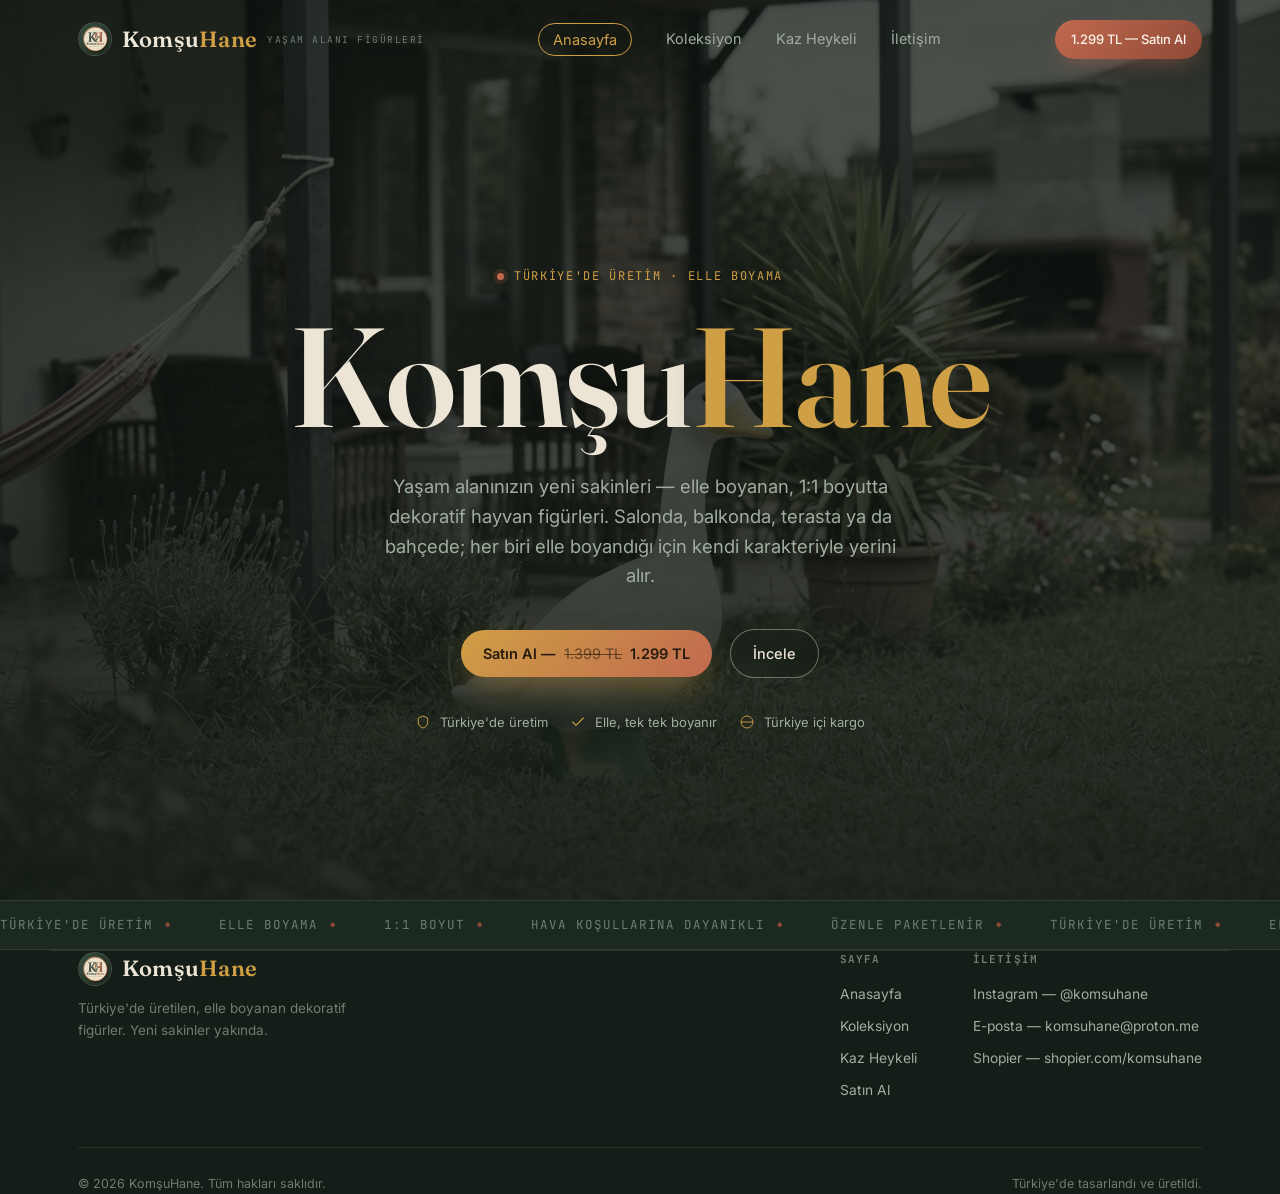
==== commit 440a4f23: "Bilmen gerekenler'i 4 kutunun üstüne al, ana sayfa İncele->Detaylar akıllı kaydırma, hero'yu zenginl" ====
--- a/index.html
+++ b/index.html
@@ -10,7 +10,7 @@
 <link rel="preconnect" href="https://fonts.googleapis.com">
 <link rel="preconnect" href="https://fonts.gstatic.com" crossorigin>
 <link href="https://fonts.googleapis.com/css2?family=Fraunces:opsz,wght@9..144,300;9..144,450;9..144,600;9..144,700&family=Inter:wght@400;500;600&family=JetBrains+Mono:wght@400;500&display=swap" rel="stylesheet">
-<link rel="stylesheet" href="style.css?v=8">
+<link rel="stylesheet" href="style.css?v=10">
 </head>
 <body>
 
@@ -43,10 +43,24 @@
       <div class="mega-hero-content container reveal is-visible">
         <div class="eyebrow mega-hero-eyebrow">Türkiye'de Üretim · Elle Boyama</div>
         <h1 class="mega-hero-title"><span class="logo-word logo-word--komsu">Komşu</span><span class="logo-word logo-word--hane">Hane</span></h1>
-        <p class="mega-hero-sub">Yaşam alanınızın yeni sakinleri — elle boyanan, 1:1 boyutta dekoratif hayvan figürleri.</p>
+        <p class="mega-hero-sub">Yaşam alanınızın yeni sakinleri — elle boyanan, 1:1 boyutta dekoratif hayvan figürleri. Salonda, balkonda, terasta ya da bahçede; her biri elle boyandığı için kendi karakteriyle yerini alır.</p>
         <div class="mega-hero-actions">
-          <a href="kaz-heykeli.html#satin-al" class="btn btn-shine">Satın Al — 1.299 TL</a>
-          <a href="kaz-heykeli.html" class="btn btn-ghost btn-hero-ghost">İncele</a>
+          <a href="kaz-heykeli.html#satin-al" class="btn btn-shine">Satın Al — <span class="price-was">1.399 TL</span> 1.299 TL</a>
+          <a href="kaz-heykeli.html#detaylar" class="btn btn-ghost btn-hero-ghost">İncele</a>
+        </div>
+        <div class="trust-row mega-hero-trust">
+          <div class="trust-item">
+            <svg viewBox="0 0 24 24" fill="none"><path d="M12 3l7 3v6c0 5-3 8-7 9-4-1-7-4-7-9V6l7-3z" stroke="currentColor" stroke-width="1.4"/></svg>
+            Türkiye'de üretim
+          </div>
+          <div class="trust-item">
+            <svg viewBox="0 0 24 24" fill="none"><path d="M4 12l5 5L20 6" stroke="currentColor" stroke-width="1.6" stroke-linecap="round" stroke-linejoin="round"/></svg>
+            Elle, tek tek boyanır
+          </div>
+          <div class="trust-item">
+            <svg viewBox="0 0 24 24" fill="none"><path d="M3 12a9 9 0 1018 0 9 9 0 10-18 0z" stroke="currentColor" stroke-width="1.4"/><path d="M3 12h18" stroke="currentColor" stroke-width="1.4"/></svg>
+            Türkiye içi kargo
+          </div>
         </div>
       </div>
     </section>
@@ -99,6 +113,6 @@
   <span id="toast-text"></span>
 </div>
 
-<script src="script.js?v=8"></script>
+<script src="script.js?v=10"></script>
 </body>
 </html>
--- a/style.css
+++ b/style.css
@@ -629,7 +629,7 @@
   .secure-note svg{width:14px; height:14px;}
 
   /* ================= FOOTER ================= */
-  footer{border-top:1px solid var(--line); padding:56px 0 34px;}
+  footer{border-top:1px solid var(--line); padding:88px 0 34px;}
   .footer-row{display:flex; flex-wrap:wrap; justify-content:space-between; gap:32px; margin-bottom:36px;}
   .footer-brand p{color:var(--ink-faint); font-size:13.5px; max-width:280px; margin-top:12px;}
   .footer-cols{display:flex; gap:56px; flex-wrap:wrap;}
@@ -680,7 +680,15 @@
   @media (min-width:860px){ .sticky-bar{display:none;} }
 
   @media (max-width:859px){
-    .nav-links{display:none;}
+    .nav-row{ flex-wrap:wrap; row-gap:14px; }
+    .nav-links{
+      order:3;
+      width:100%;
+      justify-content:center;
+      gap:8px 16px;
+      flex-wrap:wrap;
+      font-size:13px;
+    }
     .nav-cta{display:none !important;}
   }
 
@@ -781,6 +789,12 @@
     font-weight:600;
     box-shadow:0 14px 34px -10px rgba(207,159,69,.6);
   }
+  .btn-shine .price-was{ color:rgba(36,26,15,.6); }
+  .mega-hero-trust{
+    margin-top:34px;
+    justify-content:center;
+  }
+  .mega-hero-trust .trust-item{ text-shadow:0 2px 14px rgba(0,0,0,.5); }
   .btn-shine:hover{ transform:translateY(-2px); }
   .btn-shine::after{
     content:"";
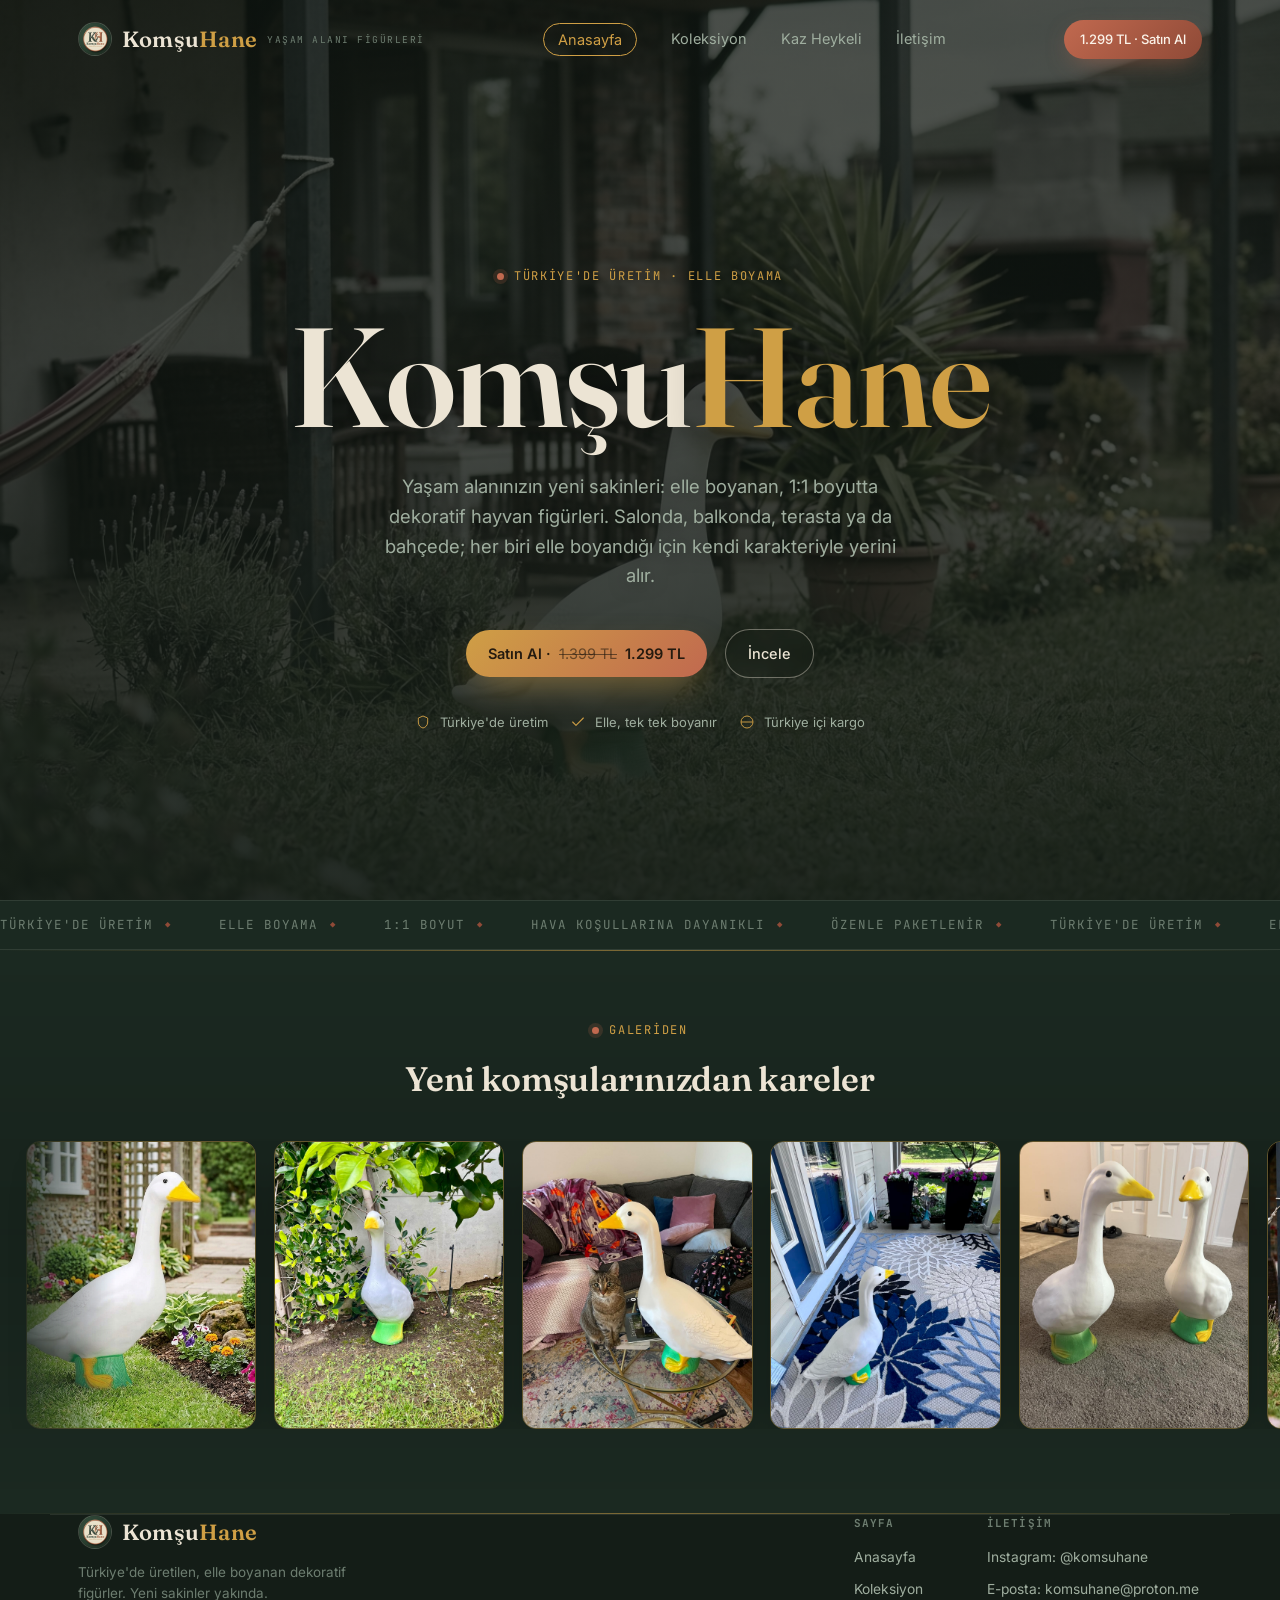
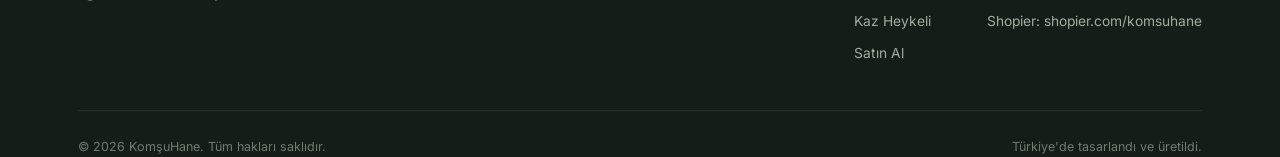
==== commit 3ffbf115: "Ana sayfaya kayan fotoğraf şeridi ekle, sitede em dash kullanımını kaldır - Marquee'nin altına tam g" ====
--- a/index.html
+++ b/index.html
@@ -3,14 +3,14 @@
 <head>
 <meta charset="UTF-8">
 <meta name="viewport" content="width=device-width, initial-scale=1.0">
-<title>KomşuHane — Evinizin Yeni Sakini</title>
+<title>KomşuHane · Evinizin Yeni Sakini</title>
 <meta name="description" content="El yapımı, Türkiye'de üretilen dekoratif kaz heykeli. Salon, balkon, teras ve bahçe için.">
 <link rel="icon" type="image/png" href="[data-uri]">
 <link rel="apple-touch-icon" href="[data-uri]">
 <link rel="preconnect" href="https://fonts.googleapis.com">
 <link rel="preconnect" href="https://fonts.gstatic.com" crossorigin>
 <link href="https://fonts.googleapis.com/css2?family=Fraunces:opsz,wght@9..144,300;9..144,450;9..144,600;9..144,700&family=Inter:wght@400;500;600&family=JetBrains+Mono:wght@400;500&display=swap" rel="stylesheet">
-<link rel="stylesheet" href="style.css?v=10">
+<link rel="stylesheet" href="style.css?v=11">
 </head>
 <body>
 
@@ -30,7 +30,7 @@
       <a href="kaz-heykeli.html">Kaz Heykeli</a>
       <a href="iletisim.html">İletişim</a>
     </nav>
-    <a href="kaz-heykeli.html#satin-al" class="btn btn-primary nav-cta btn-small">1.299 TL — Satın Al</a>
+    <a href="kaz-heykeli.html#satin-al" class="btn btn-primary nav-cta btn-small">1.299 TL · Satın Al</a>
   </div>
 </header>
 
@@ -43,9 +43,9 @@
       <div class="mega-hero-content container reveal is-visible">
         <div class="eyebrow mega-hero-eyebrow">Türkiye'de Üretim · Elle Boyama</div>
         <h1 class="mega-hero-title"><span class="logo-word logo-word--komsu">Komşu</span><span class="logo-word logo-word--hane">Hane</span></h1>
-        <p class="mega-hero-sub">Yaşam alanınızın yeni sakinleri — elle boyanan, 1:1 boyutta dekoratif hayvan figürleri. Salonda, balkonda, terasta ya da bahçede; her biri elle boyandığı için kendi karakteriyle yerini alır.</p>
+        <p class="mega-hero-sub">Yaşam alanınızın yeni sakinleri: elle boyanan, 1:1 boyutta dekoratif hayvan figürleri. Salonda, balkonda, terasta ya da bahçede; her biri elle boyandığı için kendi karakteriyle yerini alır.</p>
         <div class="mega-hero-actions">
-          <a href="kaz-heykeli.html#satin-al" class="btn btn-shine">Satın Al — <span class="price-was">1.399 TL</span> 1.299 TL</a>
+          <a href="kaz-heykeli.html#satin-al" class="btn btn-shine">Satın Al · <span class="price-was">1.399 TL</span> 1.299 TL</a>
           <a href="kaz-heykeli.html#detaylar" class="btn btn-ghost btn-hero-ghost">İncele</a>
         </div>
         <div class="trust-row mega-hero-trust">
@@ -72,6 +72,57 @@
       </div>
     </div>
 
+    <section class="photo-strip-section">
+      <div class="container photo-strip-head">
+        <div class="eyebrow">Galeriden</div>
+        <h2 class="photo-strip-title">Yeni komşularınızdan kareler</h2>
+      </div>
+      <div class="photo-strip">
+        <div class="photo-strip-track">
+        <div class="photo-strip-item"><img class="photo-strip-img" src="images/bahce-2.png" alt="KomşuHane kaz heykeli" loading="lazy"></div>
+        <div class="photo-strip-item"><img class="photo-strip-img" src="images/bahce-4.jpg" alt="KomşuHane kaz heykeli" loading="lazy"></div>
+        <div class="photo-strip-item"><img class="photo-strip-img" src="images/ev-15.jpg" alt="KomşuHane kaz heykeli" loading="lazy"></div>
+        <div class="photo-strip-item"><img class="photo-strip-img" src="images/ev-8.jpg" alt="KomşuHane kaz heykeli" loading="lazy"></div>
+        <div class="photo-strip-item"><img class="photo-strip-img" src="images/ev-14.jpg" alt="KomşuHane kaz heykeli" loading="lazy"></div>
+        <div class="photo-strip-item"><img class="photo-strip-img" src="images/bahce-3.png" alt="KomşuHane kaz heykeli" loading="lazy"></div>
+        <div class="photo-strip-item"><img class="photo-strip-img" src="images/bahce-5.jpg" alt="KomşuHane kaz heykeli" loading="lazy"></div>
+        <div class="photo-strip-item"><img class="photo-strip-img" src="images/ev-4.jpg" alt="KomşuHane kaz heykeli" loading="lazy"></div>
+        <div class="photo-strip-item"><img class="photo-strip-img" src="images/ev-10.jpg" alt="KomşuHane kaz heykeli" loading="lazy"></div>
+        <div class="photo-strip-item"><img class="photo-strip-img" src="images/ev-7.jpg" alt="KomşuHane kaz heykeli" loading="lazy"></div>
+        <div class="photo-strip-item"><img class="photo-strip-img" src="images/ev-17.jpg" alt="KomşuHane kaz heykeli" loading="lazy"></div>
+        <div class="photo-strip-item"><img class="photo-strip-img" src="images/bahce-1.png" alt="KomşuHane kaz heykeli" loading="lazy"></div>
+        <div class="photo-strip-item"><img class="photo-strip-img" src="images/ev-13.jpg" alt="KomşuHane kaz heykeli" loading="lazy"></div>
+        <div class="photo-strip-item"><img class="photo-strip-img" src="images/ev-3.jpg" alt="KomşuHane kaz heykeli" loading="lazy"></div>
+        <div class="photo-strip-item"><img class="photo-strip-img" src="images/ev-11.jpg" alt="KomşuHane kaz heykeli" loading="lazy"></div>
+        <div class="photo-strip-item"><img class="photo-strip-img" src="images/ev-6.jpg" alt="KomşuHane kaz heykeli" loading="lazy"></div>
+        <div class="photo-strip-item"><img class="photo-strip-img" src="images/ev-9.jpg" alt="KomşuHane kaz heykeli" loading="lazy"></div>
+        <div class="photo-strip-item"><img class="photo-strip-img" src="images/ev-16.jpg" alt="KomşuHane kaz heykeli" loading="lazy"></div>
+        <div class="photo-strip-item"><img class="photo-strip-img" src="images/ev-12.jpg" alt="KomşuHane kaz heykeli" loading="lazy"></div>
+        <div class="photo-strip-item"><img class="photo-strip-img" src="images/ev-5.jpg" alt="KomşuHane kaz heykeli" loading="lazy"></div>
+        <div class="photo-strip-item"><img class="photo-strip-img" src="images/bahce-2.png" alt="KomşuHane kaz heykeli" loading="lazy"></div>
+        <div class="photo-strip-item"><img class="photo-strip-img" src="images/bahce-4.jpg" alt="KomşuHane kaz heykeli" loading="lazy"></div>
+        <div class="photo-strip-item"><img class="photo-strip-img" src="images/ev-15.jpg" alt="KomşuHane kaz heykeli" loading="lazy"></div>
+        <div class="photo-strip-item"><img class="photo-strip-img" src="images/ev-8.jpg" alt="KomşuHane kaz heykeli" loading="lazy"></div>
+        <div class="photo-strip-item"><img class="photo-strip-img" src="images/ev-14.jpg" alt="KomşuHane kaz heykeli" loading="lazy"></div>
+        <div class="photo-strip-item"><img class="photo-strip-img" src="images/bahce-3.png" alt="KomşuHane kaz heykeli" loading="lazy"></div>
+        <div class="photo-strip-item"><img class="photo-strip-img" src="images/bahce-5.jpg" alt="KomşuHane kaz heykeli" loading="lazy"></div>
+        <div class="photo-strip-item"><img class="photo-strip-img" src="images/ev-4.jpg" alt="KomşuHane kaz heykeli" loading="lazy"></div>
+        <div class="photo-strip-item"><img class="photo-strip-img" src="images/ev-10.jpg" alt="KomşuHane kaz heykeli" loading="lazy"></div>
+        <div class="photo-strip-item"><img class="photo-strip-img" src="images/ev-7.jpg" alt="KomşuHane kaz heykeli" loading="lazy"></div>
+        <div class="photo-strip-item"><img class="photo-strip-img" src="images/ev-17.jpg" alt="KomşuHane kaz heykeli" loading="lazy"></div>
+        <div class="photo-strip-item"><img class="photo-strip-img" src="images/bahce-1.png" alt="KomşuHane kaz heykeli" loading="lazy"></div>
+        <div class="photo-strip-item"><img class="photo-strip-img" src="images/ev-13.jpg" alt="KomşuHane kaz heykeli" loading="lazy"></div>
+        <div class="photo-strip-item"><img class="photo-strip-img" src="images/ev-3.jpg" alt="KomşuHane kaz heykeli" loading="lazy"></div>
+        <div class="photo-strip-item"><img class="photo-strip-img" src="images/ev-11.jpg" alt="KomşuHane kaz heykeli" loading="lazy"></div>
+        <div class="photo-strip-item"><img class="photo-strip-img" src="images/ev-6.jpg" alt="KomşuHane kaz heykeli" loading="lazy"></div>
+        <div class="photo-strip-item"><img class="photo-strip-img" src="images/ev-9.jpg" alt="KomşuHane kaz heykeli" loading="lazy"></div>
+        <div class="photo-strip-item"><img class="photo-strip-img" src="images/ev-16.jpg" alt="KomşuHane kaz heykeli" loading="lazy"></div>
+        <div class="photo-strip-item"><img class="photo-strip-img" src="images/ev-12.jpg" alt="KomşuHane kaz heykeli" loading="lazy"></div>
+        <div class="photo-strip-item"><img class="photo-strip-img" src="images/ev-5.jpg" alt="KomşuHane kaz heykeli" loading="lazy"></div>
+        </div>
+      </div>
+    </section>
+
 </main>
 
 <!-- ================= FOOTER ================= -->
@@ -96,9 +147,9 @@
       </div>
       <div class="footer-col">
         <h5>İletişim</h5>
-        <a href="https://instagram.com/komsuhane" target="_blank" rel="noopener">Instagram — @komsuhane</a>
-        <a href="mailto:komsuhane@proton.me">E-posta — komsuhane@proton.me</a>
-        <a href="https://www.shopier.com/komsuhane" target="_blank" rel="noopener">Shopier — shopier.com/komsuhane</a>
+        <a href="https://instagram.com/komsuhane" target="_blank" rel="noopener">Instagram: @komsuhane</a>
+        <a href="mailto:komsuhane@proton.me">E-posta: komsuhane@proton.me</a>
+        <a href="https://www.shopier.com/komsuhane" target="_blank" rel="noopener">Shopier: shopier.com/komsuhane</a>
       </div>
     </div>
   </div>
@@ -113,6 +164,6 @@
   <span id="toast-text"></span>
 </div>
 
-<script src="script.js?v=10"></script>
+<script src="script.js?v=11"></script>
 </body>
 </html>
--- a/style.css
+++ b/style.css
@@ -813,3 +813,63 @@
   @media (prefers-reduced-motion:reduce){
     .btn-shine::after{ animation:none; display:none; }
   }
+
+  /* ================= HOME PHOTO STRIP ================= */
+  .photo-strip-section{
+    position:relative;
+    padding:70px 0 84px;
+    background:
+      linear-gradient(180deg, transparent 0%, rgba(0,0,0,.16) 50%, transparent 100%),
+      var(--bg-alt);
+    border-top:1px solid transparent;
+    border-bottom:1px solid transparent;
+    border-image:linear-gradient(90deg, transparent, rgba(207,159,69,.55) 50%, transparent) 1;
+    overflow:hidden;
+  }
+  .photo-strip-head{ margin-bottom:34px; text-align:center; }
+  .photo-strip-head .eyebrow{ justify-content:center; }
+  .photo-strip-title{
+    font-family:var(--font-display);
+    font-weight:600;
+    font-size:clamp(24px, 3vw, 34px);
+    margin-top:12px;
+    letter-spacing:-.01em;
+  }
+  .photo-strip{
+    position:relative;
+    width:100%;
+    -webkit-mask-image:linear-gradient(to right, transparent 0%, black 9%, black 100%);
+    mask-image:linear-gradient(to right, transparent 0%, black 9%, black 100%);
+  }
+  .photo-strip-track{
+    display:flex;
+    align-items:center;
+    gap:1.4vw;
+    width:max-content;
+    padding:0 2vw;
+    animation:photoStripSlide 75s linear infinite;
+  }
+  .photo-strip:hover .photo-strip-track{ animation-play-state:paused; }
+  .photo-strip-item{
+    position:relative;
+    width:18vw;
+    aspect-ratio:4/5;
+    border-radius:14px;
+    overflow:hidden;
+    flex-shrink:0;
+    border:1px solid rgba(207,159,69,.4);
+    box-shadow:0 18px 40px -18px rgba(0,0,0,.65), inset 0 0 0 1px rgba(236,228,212,.08);
+  }
+  .photo-strip-item img{
+    width:100%; height:100%;
+    object-fit:cover;
+    display:block;
+  }
+  @keyframes photoStripSlide{
+    from{ transform:translateX(0); }
+    to{ transform:translateX(-50%); }
+  }
+  @media (max-width:640px){
+    .photo-strip-item{ width:44vw; }
+    .photo-strip-track{ gap:3vw; }
+  }
